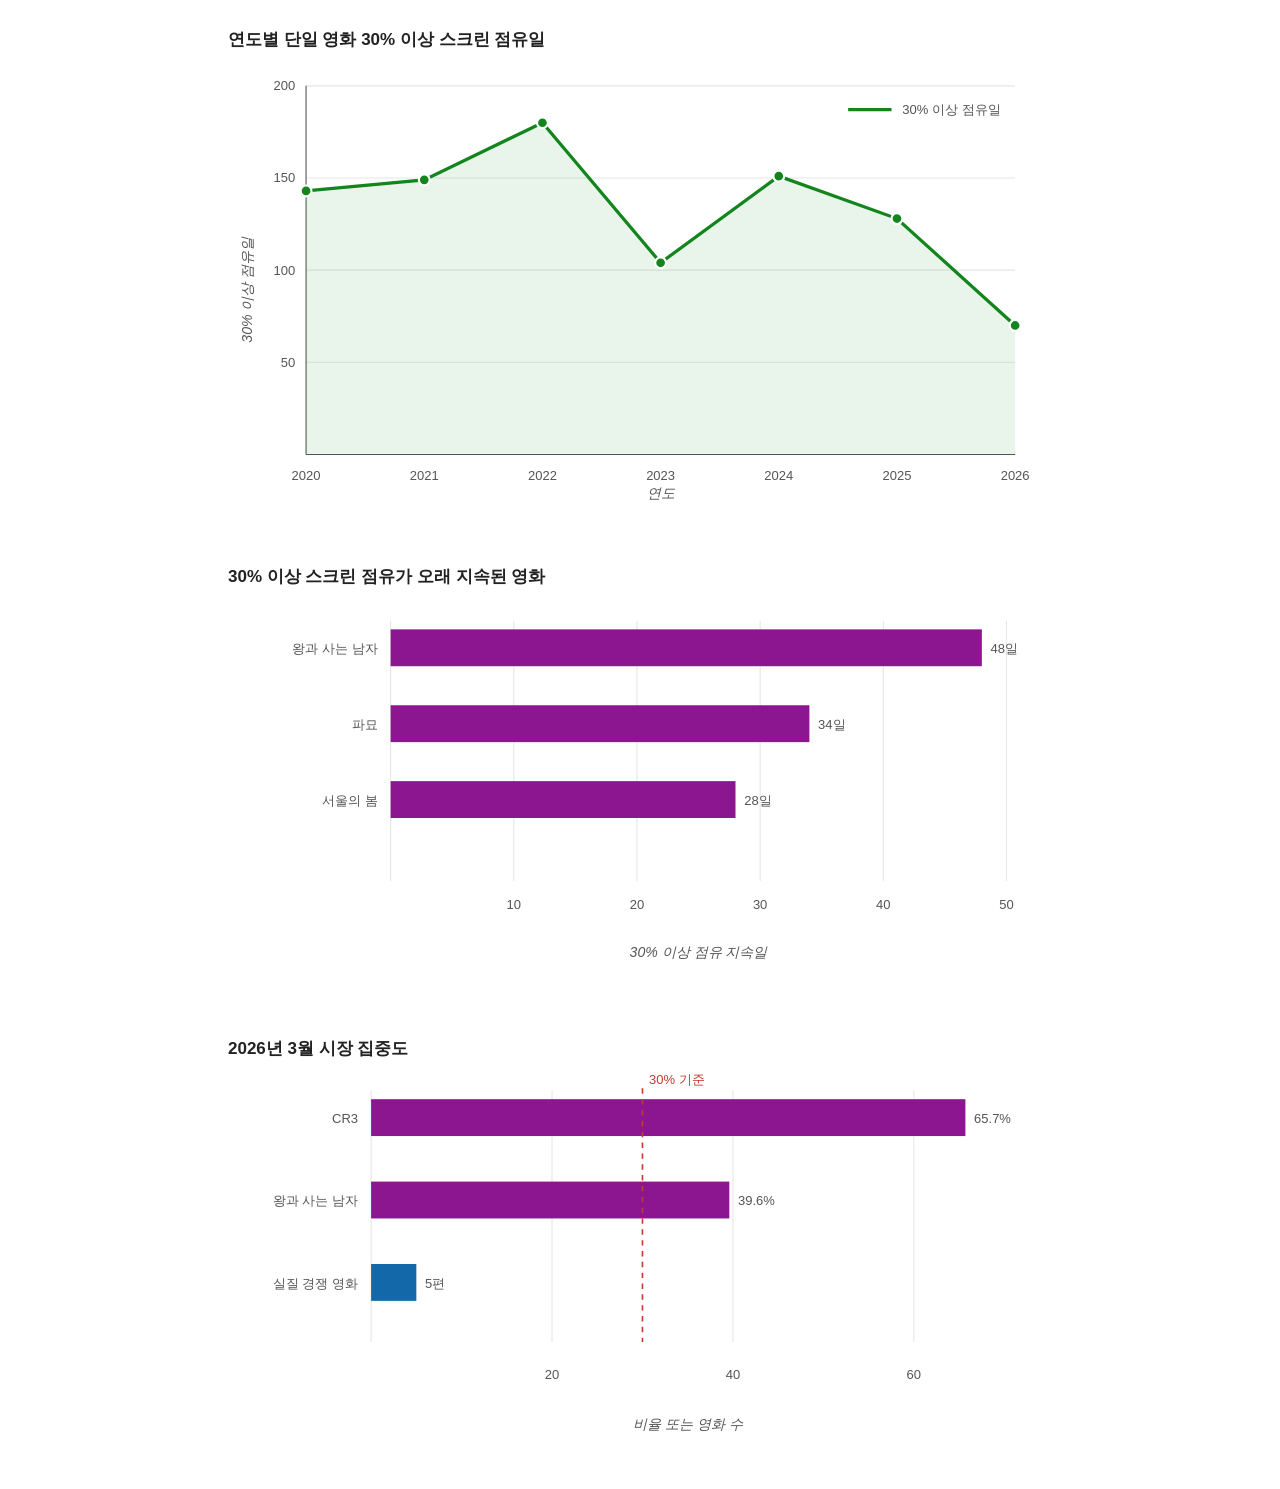
==== screen-concentration-article.html @ 5990d656 "Add files via upload" ====
<!doctype html>
<html lang="ko">
<head>
  <meta charset="utf-8">
  <meta name="viewport" content="width=device-width, initial-scale=1">
  <title>스크린 독과점 시각화</title>
  <link rel="stylesheet" href="./screen-concentration-article.css">
</head>
<body>
  <main class="chart-page">
    <section class="chart-block">
      <h2>연도별 단일 영화 30% 이상 스크린 점유일</h2>
      <svg id="year-chart" class="chart" viewBox="0 0 760 420" role="img" aria-label="연도별 단일 영화 30% 이상 스크린 점유일"></svg>
    </section>

    <section class="chart-block">
      <h2>30% 이상 스크린 점유가 오래 지속된 영화</h2>
      <svg id="movie-chart" class="chart" viewBox="0 0 760 360" role="img" aria-label="30% 이상 스크린 점유 지속일 상위 영화"></svg>
    </section>

    <section class="chart-block">
      <h2>2026년 3월 시장 집중도</h2>
      <svg id="march-chart" class="chart" viewBox="0 0 760 360" role="img" aria-label="2026년 3월 시장 집중도"></svg>
    </section>
  </main>

  <div id="tooltip" class="tooltip" role="status" aria-hidden="true"></div>
  <script src="./screen-concentration-article.js"></script>
</body>
</html>
---- screen-concentration-article.css ----
* {
  box-sizing: border-box;
}

body {
  margin: 0;
  background: #fff;
  color: #222;
  font-family: "Noto Sans KR", "Apple SD Gothic Neo", Arial, sans-serif;
}

.chart-page {
  width: min(860px, 100%);
  margin: 0 auto;
  padding: 28px 18px;
}

.chart-block {
  margin: 0 0 48px;
}

.chart-block:last-child {
  margin-bottom: 0;
}

h2 {
  margin: 0 0 10px;
  font-size: 17px;
  font-weight: 700;
  line-height: 1.4;
  letter-spacing: 0;
}

.chart {
  display: block;
  width: 100%;
  height: auto;
  overflow: visible;
}

.axis {
  stroke: #555;
  stroke-width: 1;
}

.grid {
  stroke: #e6e6e6;
  stroke-width: 1;
}

.tick,
.axis-label,
.legend,
.value-label {
  fill: #555;
  font-size: 12px;
}

.axis-label {
  font-size: 13px;
  font-style: italic;
}

.line {
  fill: none;
  stroke: #12851d;
  stroke-width: 3;
}

.area {
  fill: rgba(18, 133, 29, 0.09);
}

.point {
  fill: #12851d;
  stroke: #fff;
  stroke-width: 2;
  cursor: pointer;
}

.bar {
  fill: #8b168f;
  cursor: pointer;
}

.bar.alt {
  fill: #1268a8;
}

.bar:hover,
.point:hover {
  opacity: 0.78;
}

.threshold {
  stroke: #c43b2f;
  stroke-width: 1.5;
  stroke-dasharray: 5 5;
}

.threshold-label {
  fill: #c43b2f;
  font-size: 12px;
}

.tooltip {
  position: fixed;
  z-index: 10;
  max-width: 240px;
  padding: 8px 10px;
  border: 1px solid #cfcfcf;
  background: #fff;
  box-shadow: 0 6px 18px rgba(0, 0, 0, 0.12);
  color: #222;
  font-size: 13px;
  line-height: 1.45;
  pointer-events: none;
  opacity: 0;
}

.tooltip.visible {
  opacity: 1;
}

@media (max-width: 640px) {
  .chart-page {
    padding: 22px 12px;
  }

  .chart-block {
    margin-bottom: 36px;
  }

  h2 {
    font-size: 15px;
  }
}
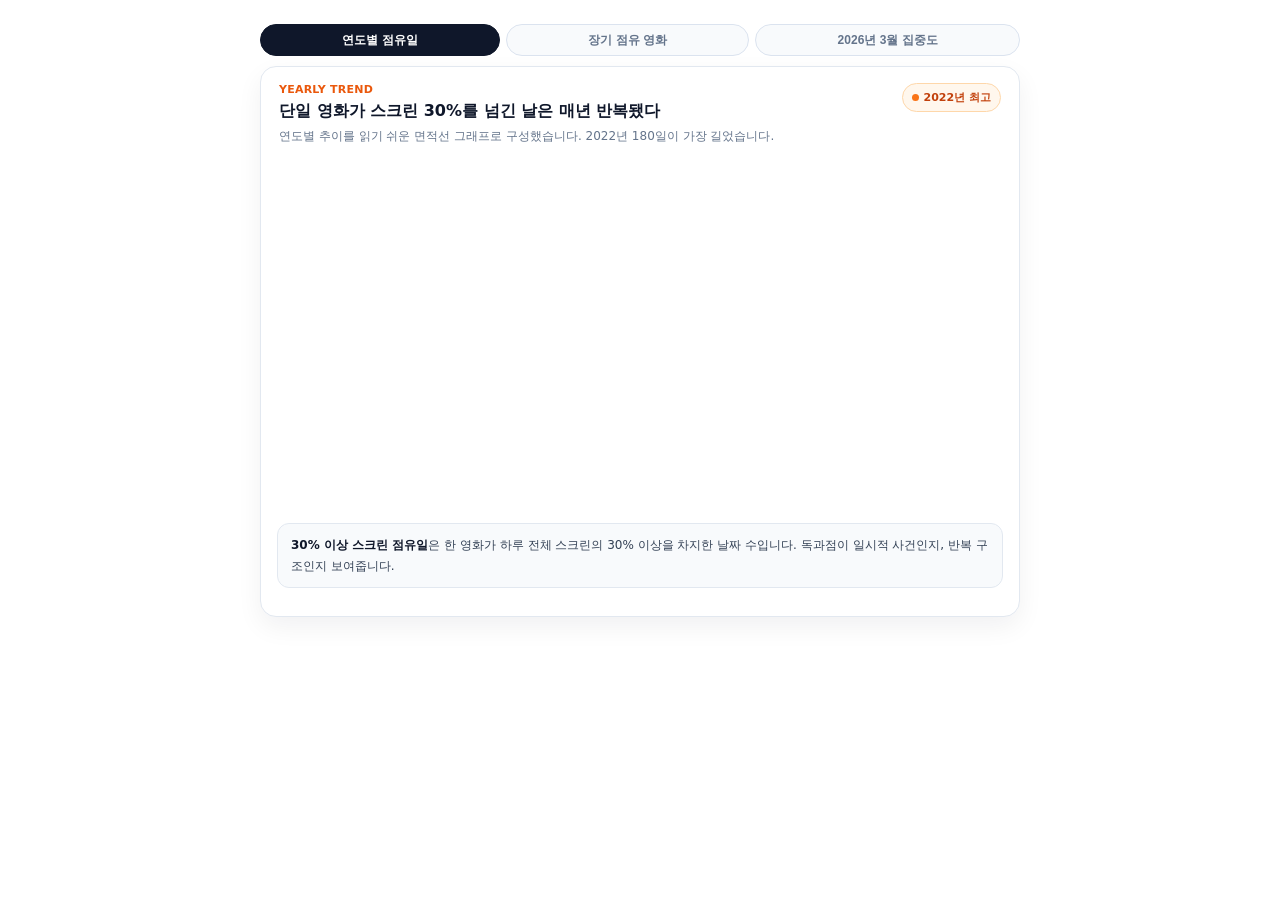
==== commit fba401da: "Add files via upload" ====
--- a/screen-concentration-article.html
+++ b/screen-concentration-article.html
@@ -1,31 +1,510 @@
-<!doctype html>
-<html lang="ko">
-<head>
-  <meta charset="utf-8">
-  <meta name="viewport" content="width=device-width, initial-scale=1">
-  <title>스크린 독과점 시각화</title>
-  <link rel="stylesheet" href="./screen-concentration-article.css">
+<!DOCTYPE html>
+<!-- saved from url=(0183)file:///C:/Users/%EB%85%B8%EB%AC%B4%EB%9D%BC%20%EB%82%98%EB%82%98%EB%AF%B8/Documents/%EC%B9%B4%EC%B9%B4%EC%98%A4%ED%86%A1%20%EB%B0%9B%EC%9D%80%20%ED%8C%8C%EC%9D%BC/2020_2026_html.html -->
+<html lang="ko"><head><meta http-equiv="Content-Type" content="text/html; charset=UTF-8">
+
+<meta name="viewport" content="width=device-width, initial-scale=1.0">
+<title>2020-2026 스크린 독과점 시각화</title>
+<script src="./2020-2026 스크린 독과점 시각화_files/chart.umd.min.js.다운로드"></script>
+<style>
+  * { box-sizing: border-box; }
+  body {
+    margin: 0;
+    background: transparent;
+    color: #1e293b;
+    font-family: "Inter", "Segoe UI", "Malgun Gothic", system-ui, sans-serif;
+  }
+  .screen-viz {
+    width: 100%;
+    max-width: 760px;
+    margin: 24px auto;
+    color: #1e293b;
+  }
+  .viz-tabs {
+    display: flex;
+    gap: 6px;
+    overflow-x: auto;
+    padding: 0 0 10px;
+  }
+  .viz-tab {
+    flex: 1 0 auto;
+    border: 1px solid #dbe3ef;
+    border-radius: 999px;
+    background: #f8fafc;
+    color: #64748b;
+    cursor: pointer;
+    font-size: 12px;
+    font-weight: 750;
+    line-height: 1;
+    padding: 9px 12px;
+    transition: background .16s ease, border-color .16s ease, color .16s ease;
+    white-space: nowrap;
+  }
+  .viz-tab:hover { background: #f1f5f9; }
+  .viz-tab.active {
+    background: #0f172a;
+    border-color: #0f172a;
+    color: #fff;
+  }
+  .viz-card {
+    background: #ffffff;
+    border: 1px solid #e2e8f0;
+    border-radius: 16px;
+    box-shadow: 0 10px 26px rgba(15, 23, 42, .06);
+    overflow: hidden;
+  }
+  .viz-head {
+    display: flex;
+    align-items: flex-start;
+    justify-content: space-between;
+    gap: 12px;
+    padding: 16px 18px 10px;
+  }
+  .viz-kicker {
+    color: #ea580c;
+    font-size: 11px;
+    font-weight: 850;
+    letter-spacing: .02em;
+    margin-bottom: 4px;
+  }
+  .viz-title {
+    color: #0f172a;
+    font-size: 16px;
+    font-weight: 850;
+    line-height: 1.35;
+    margin: 0;
+  }
+  .viz-sub {
+    color: #64748b;
+    font-size: 12px;
+    line-height: 1.55;
+    margin-top: 5px;
+  }
+  .viz-pill {
+    align-items: center;
+    background: #fff7ed;
+    border: 1px solid #fed7aa;
+    border-radius: 999px;
+    color: #c2410c;
+    display: inline-flex;
+    flex: 0 0 auto;
+    font-size: 11px;
+    font-weight: 850;
+    gap: 5px;
+    padding: 6px 9px;
+  }
+  .viz-pill::before {
+    background: #f97316;
+    border-radius: 50%;
+    content: "";
+    display: inline-block;
+    height: 7px;
+    width: 7px;
+  }
+  .viz-body { padding: 4px 16px 16px; }
+  .chart-box {
+    position: relative;
+    height: 340px;
+    width: 100%;
+  }
+  .chart-box.short { height: 320px; }
+  .caption {
+    background: #f8fafc;
+    border: 1px solid #e2e8f0;
+    border-radius: 12px;
+    color: #334155;
+    font-size: 12px;
+    line-height: 1.7;
+    margin-top: 12px;
+    padding: 11px 13px;
+  }
+  .caption b { color: #0f172a; }
+  .panel { display: none; }
+  .panel.active { display: block; animation: fadeIn .18s ease-out; }
+  .mini-table {
+    border-collapse: collapse;
+    font-size: 11px;
+    margin-top: 12px;
+    width: 100%;
+  }
+  .mini-table th,
+  .mini-table td {
+    border-bottom: 1px solid #e2e8f0;
+    padding: 7px 6px;
+    text-align: right;
+    white-space: nowrap;
+  }
+  .mini-table th {
+    color: #64748b;
+    font-weight: 800;
+  }
+  .mini-table th:first-child,
+  .mini-table td:first-child {
+    text-align: left;
+  }
+  @keyframes fadeIn {
+    from { opacity: 0; transform: translateY(4px); }
+    to { opacity: 1; transform: translateY(0); }
+  }
+  @media (max-width: 560px) {
+    .screen-viz { margin: 18px auto; }
+    .viz-tabs { padding-left: 2px; padding-right: 2px; }
+    .viz-tab { flex: 0 0 auto; }
+    .viz-head { display: block; padding: 15px 14px 8px; }
+    .viz-pill { margin-top: 9px; }
+    .viz-body { padding: 4px 12px 14px; }
+    .chart-box, .chart-box.short { height: 330px; }
+  }
+</style>
 </head>
 <body>
-  <main class="chart-page">
-    <section class="chart-block">
-      <h2>연도별 단일 영화 30% 이상 스크린 점유일</h2>
-      <svg id="year-chart" class="chart" viewBox="0 0 760 420" role="img" aria-label="연도별 단일 영화 30% 이상 스크린 점유일"></svg>
-    </section>
-
-    <section class="chart-block">
-      <h2>30% 이상 스크린 점유가 오래 지속된 영화</h2>
-      <svg id="movie-chart" class="chart" viewBox="0 0 760 360" role="img" aria-label="30% 이상 스크린 점유 지속일 상위 영화"></svg>
-    </section>
-
-    <section class="chart-block">
-      <h2>2026년 3월 시장 집중도</h2>
-      <svg id="march-chart" class="chart" viewBox="0 0 760 360" role="img" aria-label="2026년 3월 시장 집중도"></svg>
-    </section>
-  </main>
-
-  <div id="tooltip" class="tooltip" role="status" aria-hidden="true"></div>
-  <script src="./screen-concentration-article.js"></script>
-</body>
-</html>
-
+<div class="screen-viz" id="screenViz2020">
+  <div class="viz-tabs" aria-label="시각화 선택">
+    <button class="viz-tab active" type="button" data-panel="year">연도별 점유일</button>
+    <button class="viz-tab" type="button" data-panel="movie">장기 점유 영화</button>
+    <button class="viz-tab" type="button" data-panel="march">2026년 3월 집중도</button>
+  </div>
+
+  <section class="panel active" id="year">
+    <article class="viz-card">
+      <div class="viz-head">
+        <div>
+          <div class="viz-kicker">YEARLY TREND</div>
+          <h2 class="viz-title">단일 영화가 스크린 30%를 넘긴 날은 매년 반복됐다</h2>
+          <p class="viz-sub">연도별 추이를 읽기 쉬운 면적선 그래프로 구성했습니다. 2022년 180일이 가장 길었습니다.</p>
+        </div>
+        <span class="viz-pill">2022년 최고</span>
+      </div>
+      <div class="viz-body">
+        <div class="chart-box"><canvas id="yearChart" width="1090" height="510" style="display: block; box-sizing: border-box; height: 340px; width: 726px;"></canvas></div>
+        <p class="caption"><b>30% 이상 스크린 점유일</b>은 한 영화가 하루 전체 스크린의 30% 이상을 차지한 날짜 수입니다. 독과점이 일시적 사건인지, 반복 구조인지 보여줍니다.</p>
+      </div>
+    </article>
+  </section>
+
+  <section class="panel" id="movie">
+    <article class="viz-card">
+      <div class="viz-head">
+        <div>
+          <div class="viz-kicker">LONG RUN CASES</div>
+          <h2 class="viz-title">30% 이상 점유가 오래 지속된 대표 영화들</h2>
+          <p class="viz-sub">영화명과 지속일을 동시에 읽기 좋도록 가로 막대 그래프로 정리했습니다.</p>
+        </div>
+        <span class="viz-pill">왕과 사는 남자</span>
+      </div>
+      <div class="viz-body">
+        <div class="chart-box short"><canvas id="movieChart" height="480" style="display: block; box-sizing: border-box; height: 320px; width: 726px;" width="1090"></canvas></div>
+        <table class="mini-table">
+          <thead>
+            <tr>
+              <th>영화</th>
+              <th>지속일</th>
+              <th>최고 점유율</th>
+              <th>기간</th>
+            </tr>
+          </thead>
+          <tbody id="movieTable">
+    <tr>
+      <td>왕과 사는 남자</td>
+      <td>48일</td>
+      <td>51.8%</td>
+      <td>2026년 2~4월</td>
+    </tr>
+  
+    <tr>
+      <td>파묘</td>
+      <td>34일</td>
+      <td>43.6%</td>
+      <td>2024년 2~3월</td>
+    </tr>
+  
+    <tr>
+      <td>서울의 봄</td>
+      <td>28일</td>
+      <td>48.9%</td>
+      <td>2023년 11~12월</td>
+    </tr>
+  </tbody>
+        </table>
+        <p class="caption"><b>장기 점유 영화</b>는 특정 영화의 스크린 집중이 며칠 동안 이어졌는지 보여줍니다. 지속일이 길수록 관객 선택권 압박이 장기화됩니다.</p>
+      </div>
+    </article>
+  </section>
+
+  <section class="panel" id="march">
+    <article class="viz-card">
+      <div class="viz-head">
+        <div>
+          <div class="viz-kicker">MARCH 2026</div>
+          <h2 class="viz-title">2026년 3월, 상위 3편이 스크린의 65.7%를 차지했다</h2>
+          <p class="viz-sub">비율 지표와 실질 경쟁 영화 수를 함께 보여주기 위해 단순 비교형 막대로 구성했습니다.</p>
+        </div>
+        <span class="viz-pill">집중도 사례</span>
+      </div>
+      <div class="viz-body">
+        <div class="chart-box short"><canvas id="marchChart" height="480" style="display: block; box-sizing: border-box; height: 320px; width: 726px;" width="1090"></canvas></div>
+        <p class="caption"><b>2026년 3월 집중도</b>는 CR3, 단일 영화 점유율, 실질 경쟁 영화 수를 함께 보여줍니다. 상영작은 41편이었지만 실질 경쟁 영화는 5편으로 환산됐습니다.</p>
+      </div>
+    </article>
+  </section>
+</div>
+
+<script>
+const yearlyData = [
+  { year: 2020, days: 143 },
+  { year: 2021, days: 149 },
+  { year: 2022, days: 180 },
+  { year: 2023, days: 104 },
+  { year: 2024, days: 151 },
+  { year: 2025, days: 128 },
+  { year: 2026, days: 70 }
+];
+
+const movieData = [
+  { movie: "왕과 사는 남자", days: 48, peak: "51.8%", period: "2026년 2~4월" },
+  { movie: "파묘", days: 34, peak: "43.6%", period: "2024년 2~3월" },
+  { movie: "서울의 봄", days: 28, peak: "48.9%", period: "2023년 11~12월" }
+];
+
+const marchData = [
+  { label: "CR3", value: 65.7, unit: "%", note: "상위 3개 영화 점유율 합계" },
+  { label: "왕과 사는 남자", value: 39.6, unit: "%", note: "단일 영화 스크린 점유율" },
+  { label: "실질 경쟁 영화", value: 5, unit: "편", note: "상영작 41편 중" }
+];
+
+const charts = {};
+const palette = {
+  slate900: "#0f172a",
+  slate700: "#334155",
+  slate500: "#64748b",
+  slate300: "#cbd5e1",
+  slate200: "#e2e8f0",
+  orange: "#ea580c",
+  orangeSoft: "rgba(234, 88, 12, .16)",
+  blue: "#2563eb",
+  blueSoft: "rgba(37, 99, 235, .13)",
+  rose: "#e11d48",
+  emerald: "#10b981"
+};
+
+Chart.defaults.font.family = '"Inter", "Segoe UI", "Malgun Gothic", system-ui, sans-serif';
+Chart.defaults.color = palette.slate500;
+
+function fmt(n, digits = 0) {
+  return Number(n || 0).toLocaleString("ko-KR", { maximumFractionDigits: digits });
+}
+
+function destroyChart(id) {
+  if (charts[id]) {
+    charts[id].destroy();
+    delete charts[id];
+  }
+}
+
+function makeChart(id, config) {
+  destroyChart(id);
+  charts[id] = new Chart(document.getElementById(id), config);
+}
+
+function commonGrid() {
+  return {
+    color: palette.slate200,
+    borderDash: [3, 3],
+    drawBorder: false
+  };
+}
+
+function renderYearChart() {
+  const maxIdx = yearlyData.reduce((best, row, idx) => row.days > yearlyData[best].days ? idx : best, 0);
+  makeChart("yearChart", {
+    type: "line",
+    data: {
+      labels: yearlyData.map(d => `${d.year}년`),
+      datasets: [
+        {
+          label: "30% 이상 점유일",
+          data: yearlyData.map(d => d.days),
+          borderColor: palette.blue,
+          backgroundColor: palette.blueSoft,
+          borderWidth: 3,
+          fill: true,
+          tension: .34,
+          pointRadius: yearlyData.map((d, i) => i === maxIdx ? 7 : 4),
+          pointHoverRadius: 8,
+          pointBackgroundColor: yearlyData.map((d, i) => i === maxIdx ? palette.orange : "white"),
+          pointBorderColor: yearlyData.map((d, i) => i === maxIdx ? palette.orange : palette.blue),
+          pointBorderWidth: 2.5
+        }
+      ]
+    },
+    options: {
+      responsive: true,
+      maintainAspectRatio: false,
+      plugins: {
+        legend: { display: false },
+        tooltip: {
+          backgroundColor: "rgba(15, 23, 42, .92)",
+          padding: 10,
+          callbacks: {
+            afterTitle: items => yearlyData[items[0].dataIndex].year === 2022 ? "최고치" : "",
+            label: ctx => `${fmt(ctx.raw)}일`
+          }
+        }
+      },
+      scales: {
+        x: { grid: { display: false }, ticks: { font: { size: 11, weight: "700" } } },
+        y: {
+          beginAtZero: true,
+          suggestedMax: 200,
+          grid: commonGrid(),
+          ticks: { callback: v => `${v}일`, font: { size: 10 } },
+          title: { display: true, text: "30% 이상 점유일", color: palette.slate500, font: { size: 11, weight: "800" } }
+        }
+      }
+    }
+  });
+}
+
+function renderMovieChart() {
+  makeChart("movieChart", {
+    type: "bar",
+    data: {
+      labels: movieData.map(d => d.movie),
+      datasets: [
+        {
+          label: "지속일",
+          data: movieData.map(d => d.days),
+          backgroundColor: movieData.map((d, i) => i === 0 ? palette.rose : palette.slate300),
+          borderRadius: 7,
+          borderSkipped: false
+        }
+      ]
+    },
+    options: {
+      indexAxis: "y",
+      responsive: true,
+      maintainAspectRatio: false,
+      plugins: {
+        legend: { display: false },
+        tooltip: {
+          backgroundColor: "rgba(15, 23, 42, .92)",
+          padding: 10,
+          callbacks: {
+            label: ctx => `${movieData[ctx.dataIndex].days}일`,
+            afterLabel: ctx => `최고 ${movieData[ctx.dataIndex].peak} · ${movieData[ctx.dataIndex].period}`
+          }
+        }
+      },
+      scales: {
+        x: {
+          beginAtZero: true,
+          suggestedMax: 55,
+          grid: commonGrid(),
+          ticks: { callback: v => `${v}일`, font: { size: 10 } }
+        },
+        y: {
+          grid: { display: false },
+          ticks: { color: palette.slate700, font: { size: 11, weight: "750" } }
+        }
+      }
+    }
+  });
+
+  document.getElementById("movieTable").innerHTML = movieData.map(d => `
+    <tr>
+      <td>${d.movie}</td>
+      <td>${d.days}일</td>
+      <td>${d.peak}</td>
+      <td>${d.period}</td>
+    </tr>
+  `).join("");
+}
+
+function renderMarchChart() {
+  makeChart("marchChart", {
+    type: "bar",
+    data: {
+      labels: marchData.map(d => d.label),
+      datasets: [
+        {
+          label: "집중도",
+          data: marchData.map(d => d.value),
+          backgroundColor: [palette.orange, palette.rose, palette.emerald],
+          borderRadius: 7,
+          borderSkipped: false
+        }
+      ]
+    },
+    options: {
+      indexAxis: "y",
+      responsive: true,
+      maintainAspectRatio: false,
+      plugins: {
+        legend: { display: false },
+        tooltip: {
+          backgroundColor: "rgba(15, 23, 42, .92)",
+          padding: 10,
+          callbacks: {
+            label: ctx => `${marchData[ctx.dataIndex].value}${marchData[ctx.dataIndex].unit}`,
+            afterLabel: ctx => marchData[ctx.dataIndex].note
+          }
+        }
+      },
+      scales: {
+        x: {
+          beginAtZero: true,
+          suggestedMax: 70,
+          grid: commonGrid(),
+          ticks: { callback: v => `${v}`, font: { size: 10 } }
+        },
+        y: {
+          grid: { display: false },
+          ticks: { color: palette.slate700, font: { size: 11, weight: "750" } }
+        }
+      }
+    },
+    plugins: [{
+      id: "thresholdLine",
+      afterDraw(chart) {
+        const xScale = chart.scales.x;
+        const yScale = chart.scales.y;
+        const ctx = chart.ctx;
+        const x = xScale.getPixelForValue(30);
+        ctx.save();
+        ctx.strokeStyle = palette.rose;
+        ctx.lineWidth = 1.4;
+        ctx.setLineDash([5, 5]);
+        ctx.beginPath();
+        ctx.moveTo(x, yScale.top - 4);
+        ctx.lineTo(x, yScale.bottom + 2);
+        ctx.stroke();
+        ctx.setLineDash([]);
+        ctx.fillStyle = palette.rose;
+        ctx.font = "700 11px Inter, Malgun Gothic, sans-serif";
+        ctx.fillText("30% 기준", x + 6, yScale.top + 9);
+        ctx.restore();
+      }
+    }]
+  });
+}
+
+function bindTabs() {
+  document.querySelectorAll(".viz-tab").forEach(tab => {
+    tab.addEventListener("click", () => {
+      const panelId = tab.dataset.panel;
+      document.querySelectorAll(".viz-tab").forEach(item => item.classList.toggle("active", item === tab));
+      document.querySelectorAll(".panel").forEach(panel => panel.classList.toggle("active", panel.id === panelId));
+      if (panelId === "year" && charts.yearChart) charts.yearChart.resize();
+      if (panelId === "movie" && charts.movieChart) charts.movieChart.resize();
+      if (panelId === "march" && charts.marchChart) charts.marchChart.resize();
+    });
+  });
+}
+
+bindTabs();
+renderYearChart();
+renderMovieChart();
+renderMarchChart();
+</script>
+
+
+</body></html>
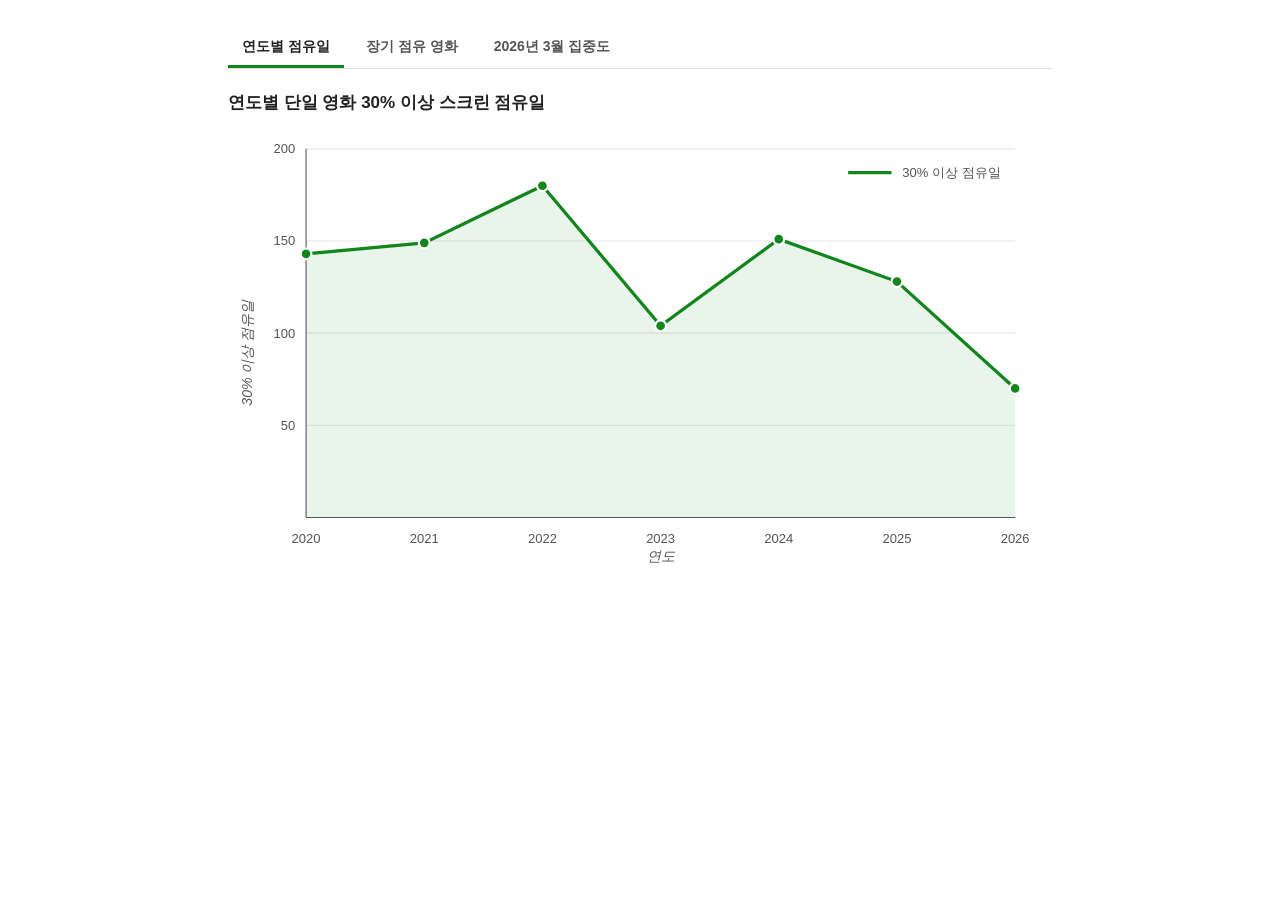
==== commit c86495c9: "Add files via upload" ====
--- a/screen-concentration-article.html
+++ b/screen-concentration-article.html
@@ -1,510 +1,36 @@
-<!DOCTYPE html>
-<!-- saved from url=(0183)file:///C:/Users/%EB%85%B8%EB%AC%B4%EB%9D%BC%20%EB%82%98%EB%82%98%EB%AF%B8/Documents/%EC%B9%B4%EC%B9%B4%EC%98%A4%ED%86%A1%20%EB%B0%9B%EC%9D%80%20%ED%8C%8C%EC%9D%BC/2020_2026_html.html -->
-<html lang="ko"><head><meta http-equiv="Content-Type" content="text/html; charset=UTF-8">
-
-<meta name="viewport" content="width=device-width, initial-scale=1.0">
-<title>2020-2026 스크린 독과점 시각화</title>
-<script src="./2020-2026 스크린 독과점 시각화_files/chart.umd.min.js.다운로드"></script>
-<style>
-  * { box-sizing: border-box; }
-  body {
-    margin: 0;
-    background: transparent;
-    color: #1e293b;
-    font-family: "Inter", "Segoe UI", "Malgun Gothic", system-ui, sans-serif;
-  }
-  .screen-viz {
-    width: 100%;
-    max-width: 760px;
-    margin: 24px auto;
-    color: #1e293b;
-  }
-  .viz-tabs {
-    display: flex;
-    gap: 6px;
-    overflow-x: auto;
-    padding: 0 0 10px;
-  }
-  .viz-tab {
-    flex: 1 0 auto;
-    border: 1px solid #dbe3ef;
-    border-radius: 999px;
-    background: #f8fafc;
-    color: #64748b;
-    cursor: pointer;
-    font-size: 12px;
-    font-weight: 750;
-    line-height: 1;
-    padding: 9px 12px;
-    transition: background .16s ease, border-color .16s ease, color .16s ease;
-    white-space: nowrap;
-  }
-  .viz-tab:hover { background: #f1f5f9; }
-  .viz-tab.active {
-    background: #0f172a;
-    border-color: #0f172a;
-    color: #fff;
-  }
-  .viz-card {
-    background: #ffffff;
-    border: 1px solid #e2e8f0;
-    border-radius: 16px;
-    box-shadow: 0 10px 26px rgba(15, 23, 42, .06);
-    overflow: hidden;
-  }
-  .viz-head {
-    display: flex;
-    align-items: flex-start;
-    justify-content: space-between;
-    gap: 12px;
-    padding: 16px 18px 10px;
-  }
-  .viz-kicker {
-    color: #ea580c;
-    font-size: 11px;
-    font-weight: 850;
-    letter-spacing: .02em;
-    margin-bottom: 4px;
-  }
-  .viz-title {
-    color: #0f172a;
-    font-size: 16px;
-    font-weight: 850;
-    line-height: 1.35;
-    margin: 0;
-  }
-  .viz-sub {
-    color: #64748b;
-    font-size: 12px;
-    line-height: 1.55;
-    margin-top: 5px;
-  }
-  .viz-pill {
-    align-items: center;
-    background: #fff7ed;
-    border: 1px solid #fed7aa;
-    border-radius: 999px;
-    color: #c2410c;
-    display: inline-flex;
-    flex: 0 0 auto;
-    font-size: 11px;
-    font-weight: 850;
-    gap: 5px;
-    padding: 6px 9px;
-  }
-  .viz-pill::before {
-    background: #f97316;
-    border-radius: 50%;
-    content: "";
-    display: inline-block;
-    height: 7px;
-    width: 7px;
-  }
-  .viz-body { padding: 4px 16px 16px; }
-  .chart-box {
-    position: relative;
-    height: 340px;
-    width: 100%;
-  }
-  .chart-box.short { height: 320px; }
-  .caption {
-    background: #f8fafc;
-    border: 1px solid #e2e8f0;
-    border-radius: 12px;
-    color: #334155;
-    font-size: 12px;
-    line-height: 1.7;
-    margin-top: 12px;
-    padding: 11px 13px;
-  }
-  .caption b { color: #0f172a; }
-  .panel { display: none; }
-  .panel.active { display: block; animation: fadeIn .18s ease-out; }
-  .mini-table {
-    border-collapse: collapse;
-    font-size: 11px;
-    margin-top: 12px;
-    width: 100%;
-  }
-  .mini-table th,
-  .mini-table td {
-    border-bottom: 1px solid #e2e8f0;
-    padding: 7px 6px;
-    text-align: right;
-    white-space: nowrap;
-  }
-  .mini-table th {
-    color: #64748b;
-    font-weight: 800;
-  }
-  .mini-table th:first-child,
-  .mini-table td:first-child {
-    text-align: left;
-  }
-  @keyframes fadeIn {
-    from { opacity: 0; transform: translateY(4px); }
-    to { opacity: 1; transform: translateY(0); }
-  }
-  @media (max-width: 560px) {
-    .screen-viz { margin: 18px auto; }
-    .viz-tabs { padding-left: 2px; padding-right: 2px; }
-    .viz-tab { flex: 0 0 auto; }
-    .viz-head { display: block; padding: 15px 14px 8px; }
-    .viz-pill { margin-top: 9px; }
-    .viz-body { padding: 4px 12px 14px; }
-    .chart-box, .chart-box.short { height: 330px; }
-  }
-</style>
+<!doctype html>
+<html lang="ko">
+<head>
+  <meta charset="utf-8">
+  <meta name="viewport" content="width=device-width, initial-scale=1">
+  <title>스크린 독과점 시각화</title>
+  <link rel="stylesheet" href="./screen-concentration-article.css">
 </head>
 <body>
-<div class="screen-viz" id="screenViz2020">
-  <div class="viz-tabs" aria-label="시각화 선택">
-    <button class="viz-tab active" type="button" data-panel="year">연도별 점유일</button>
-    <button class="viz-tab" type="button" data-panel="movie">장기 점유 영화</button>
-    <button class="viz-tab" type="button" data-panel="march">2026년 3월 집중도</button>
-  </div>
+  <main class="chart-page">
+    <nav class="chart-tabs" aria-label="시각화 목차">
+      <button class="chart-tab active" type="button" data-target="year-panel" aria-controls="year-panel" aria-selected="true">연도별 점유일</button>
+      <button class="chart-tab" type="button" data-target="movie-panel" aria-controls="movie-panel" aria-selected="false">장기 점유 영화</button>
+      <button class="chart-tab" type="button" data-target="march-panel" aria-controls="march-panel" aria-selected="false">2026년 3월 집중도</button>
+    </nav>
 
-  <section class="panel active" id="year">
-    <article class="viz-card">
-      <div class="viz-head">
-        <div>
-          <div class="viz-kicker">YEARLY TREND</div>
-          <h2 class="viz-title">단일 영화가 스크린 30%를 넘긴 날은 매년 반복됐다</h2>
-          <p class="viz-sub">연도별 추이를 읽기 쉬운 면적선 그래프로 구성했습니다. 2022년 180일이 가장 길었습니다.</p>
-        </div>
-        <span class="viz-pill">2022년 최고</span>
-      </div>
-      <div class="viz-body">
-        <div class="chart-box"><canvas id="yearChart" width="1090" height="510" style="display: block; box-sizing: border-box; height: 340px; width: 726px;"></canvas></div>
-        <p class="caption"><b>30% 이상 스크린 점유일</b>은 한 영화가 하루 전체 스크린의 30% 이상을 차지한 날짜 수입니다. 독과점이 일시적 사건인지, 반복 구조인지 보여줍니다.</p>
-      </div>
-    </article>
-  </section>
+    <section id="year-panel" class="chart-block active" data-panel="chart">
+      <h2>연도별 단일 영화 30% 이상 스크린 점유일</h2>
+      <svg id="year-chart" class="chart" viewBox="0 0 760 420" role="img" aria-label="연도별 단일 영화 30% 이상 스크린 점유일"></svg>
+    </section>
 
-  <section class="panel" id="movie">
-    <article class="viz-card">
-      <div class="viz-head">
-        <div>
-          <div class="viz-kicker">LONG RUN CASES</div>
-          <h2 class="viz-title">30% 이상 점유가 오래 지속된 대표 영화들</h2>
-          <p class="viz-sub">영화명과 지속일을 동시에 읽기 좋도록 가로 막대 그래프로 정리했습니다.</p>
-        </div>
-        <span class="viz-pill">왕과 사는 남자</span>
-      </div>
-      <div class="viz-body">
-        <div class="chart-box short"><canvas id="movieChart" height="480" style="display: block; box-sizing: border-box; height: 320px; width: 726px;" width="1090"></canvas></div>
-        <table class="mini-table">
-          <thead>
-            <tr>
-              <th>영화</th>
-              <th>지속일</th>
-              <th>최고 점유율</th>
-              <th>기간</th>
-            </tr>
-          </thead>
-          <tbody id="movieTable">
-    <tr>
-      <td>왕과 사는 남자</td>
-      <td>48일</td>
-      <td>51.8%</td>
-      <td>2026년 2~4월</td>
-    </tr>
-  
-    <tr>
-      <td>파묘</td>
-      <td>34일</td>
-      <td>43.6%</td>
-      <td>2024년 2~3월</td>
-    </tr>
-  
-    <tr>
-      <td>서울의 봄</td>
-      <td>28일</td>
-      <td>48.9%</td>
-      <td>2023년 11~12월</td>
-    </tr>
-  </tbody>
-        </table>
-        <p class="caption"><b>장기 점유 영화</b>는 특정 영화의 스크린 집중이 며칠 동안 이어졌는지 보여줍니다. 지속일이 길수록 관객 선택권 압박이 장기화됩니다.</p>
-      </div>
-    </article>
-  </section>
+    <section id="movie-panel" class="chart-block" data-panel="chart" hidden>
+      <h2>30% 이상 스크린 점유가 오래 지속된 영화</h2>
+      <svg id="movie-chart" class="chart" viewBox="0 0 760 360" role="img" aria-label="30% 이상 스크린 점유 지속일 상위 영화"></svg>
+    </section>
 
-  <section class="panel" id="march">
-    <article class="viz-card">
-      <div class="viz-head">
-        <div>
-          <div class="viz-kicker">MARCH 2026</div>
-          <h2 class="viz-title">2026년 3월, 상위 3편이 스크린의 65.7%를 차지했다</h2>
-          <p class="viz-sub">비율 지표와 실질 경쟁 영화 수를 함께 보여주기 위해 단순 비교형 막대로 구성했습니다.</p>
-        </div>
-        <span class="viz-pill">집중도 사례</span>
-      </div>
-      <div class="viz-body">
-        <div class="chart-box short"><canvas id="marchChart" height="480" style="display: block; box-sizing: border-box; height: 320px; width: 726px;" width="1090"></canvas></div>
-        <p class="caption"><b>2026년 3월 집중도</b>는 CR3, 단일 영화 점유율, 실질 경쟁 영화 수를 함께 보여줍니다. 상영작은 41편이었지만 실질 경쟁 영화는 5편으로 환산됐습니다.</p>
-      </div>
-    </article>
-  </section>
-</div>
+    <section id="march-panel" class="chart-block" data-panel="chart" hidden>
+      <h2>2026년 3월 시장 집중도</h2>
+      <svg id="march-chart" class="chart" viewBox="0 0 760 360" role="img" aria-label="2026년 3월 시장 집중도"></svg>
+    </section>
+  </main>
 
-<script>
-const yearlyData = [
-  { year: 2020, days: 143 },
-  { year: 2021, days: 149 },
-  { year: 2022, days: 180 },
-  { year: 2023, days: 104 },
-  { year: 2024, days: 151 },
-  { year: 2025, days: 128 },
-  { year: 2026, days: 70 }
-];
-
-const movieData = [
-  { movie: "왕과 사는 남자", days: 48, peak: "51.8%", period: "2026년 2~4월" },
-  { movie: "파묘", days: 34, peak: "43.6%", period: "2024년 2~3월" },
-  { movie: "서울의 봄", days: 28, peak: "48.9%", period: "2023년 11~12월" }
-];
-
-const marchData = [
-  { label: "CR3", value: 65.7, unit: "%", note: "상위 3개 영화 점유율 합계" },
-  { label: "왕과 사는 남자", value: 39.6, unit: "%", note: "단일 영화 스크린 점유율" },
-  { label: "실질 경쟁 영화", value: 5, unit: "편", note: "상영작 41편 중" }
-];
-
-const charts = {};
-const palette = {
-  slate900: "#0f172a",
-  slate700: "#334155",
-  slate500: "#64748b",
-  slate300: "#cbd5e1",
-  slate200: "#e2e8f0",
-  orange: "#ea580c",
-  orangeSoft: "rgba(234, 88, 12, .16)",
-  blue: "#2563eb",
-  blueSoft: "rgba(37, 99, 235, .13)",
-  rose: "#e11d48",
-  emerald: "#10b981"
-};
-
-Chart.defaults.font.family = '"Inter", "Segoe UI", "Malgun Gothic", system-ui, sans-serif';
-Chart.defaults.color = palette.slate500;
-
-function fmt(n, digits = 0) {
-  return Number(n || 0).toLocaleString("ko-KR", { maximumFractionDigits: digits });
-}
-
-function destroyChart(id) {
-  if (charts[id]) {
-    charts[id].destroy();
-    delete charts[id];
-  }
-}
-
-function makeChart(id, config) {
-  destroyChart(id);
-  charts[id] = new Chart(document.getElementById(id), config);
-}
-
-function commonGrid() {
-  return {
-    color: palette.slate200,
-    borderDash: [3, 3],
-    drawBorder: false
-  };
-}
-
-function renderYearChart() {
-  const maxIdx = yearlyData.reduce((best, row, idx) => row.days > yearlyData[best].days ? idx : best, 0);
-  makeChart("yearChart", {
-    type: "line",
-    data: {
-      labels: yearlyData.map(d => `${d.year}년`),
-      datasets: [
-        {
-          label: "30% 이상 점유일",
-          data: yearlyData.map(d => d.days),
-          borderColor: palette.blue,
-          backgroundColor: palette.blueSoft,
-          borderWidth: 3,
-          fill: true,
-          tension: .34,
-          pointRadius: yearlyData.map((d, i) => i === maxIdx ? 7 : 4),
-          pointHoverRadius: 8,
-          pointBackgroundColor: yearlyData.map((d, i) => i === maxIdx ? palette.orange : "white"),
-          pointBorderColor: yearlyData.map((d, i) => i === maxIdx ? palette.orange : palette.blue),
-          pointBorderWidth: 2.5
-        }
-      ]
-    },
-    options: {
-      responsive: true,
-      maintainAspectRatio: false,
-      plugins: {
-        legend: { display: false },
-        tooltip: {
-          backgroundColor: "rgba(15, 23, 42, .92)",
-          padding: 10,
-          callbacks: {
-            afterTitle: items => yearlyData[items[0].dataIndex].year === 2022 ? "최고치" : "",
-            label: ctx => `${fmt(ctx.raw)}일`
-          }
-        }
-      },
-      scales: {
-        x: { grid: { display: false }, ticks: { font: { size: 11, weight: "700" } } },
-        y: {
-          beginAtZero: true,
-          suggestedMax: 200,
-          grid: commonGrid(),
-          ticks: { callback: v => `${v}일`, font: { size: 10 } },
-          title: { display: true, text: "30% 이상 점유일", color: palette.slate500, font: { size: 11, weight: "800" } }
-        }
-      }
-    }
-  });
-}
-
-function renderMovieChart() {
-  makeChart("movieChart", {
-    type: "bar",
-    data: {
-      labels: movieData.map(d => d.movie),
-      datasets: [
-        {
-          label: "지속일",
-          data: movieData.map(d => d.days),
-          backgroundColor: movieData.map((d, i) => i === 0 ? palette.rose : palette.slate300),
-          borderRadius: 7,
-          borderSkipped: false
-        }
-      ]
-    },
-    options: {
-      indexAxis: "y",
-      responsive: true,
-      maintainAspectRatio: false,
-      plugins: {
-        legend: { display: false },
-        tooltip: {
-          backgroundColor: "rgba(15, 23, 42, .92)",
-          padding: 10,
-          callbacks: {
-            label: ctx => `${movieData[ctx.dataIndex].days}일`,
-            afterLabel: ctx => `최고 ${movieData[ctx.dataIndex].peak} · ${movieData[ctx.dataIndex].period}`
-          }
-        }
-      },
-      scales: {
-        x: {
-          beginAtZero: true,
-          suggestedMax: 55,
-          grid: commonGrid(),
-          ticks: { callback: v => `${v}일`, font: { size: 10 } }
-        },
-        y: {
-          grid: { display: false },
-          ticks: { color: palette.slate700, font: { size: 11, weight: "750" } }
-        }
-      }
-    }
-  });
-
-  document.getElementById("movieTable").innerHTML = movieData.map(d => `
-    <tr>
-      <td>${d.movie}</td>
-      <td>${d.days}일</td>
-      <td>${d.peak}</td>
-      <td>${d.period}</td>
-    </tr>
-  `).join("");
-}
-
-function renderMarchChart() {
-  makeChart("marchChart", {
-    type: "bar",
-    data: {
-      labels: marchData.map(d => d.label),
-      datasets: [
-        {
-          label: "집중도",
-          data: marchData.map(d => d.value),
-          backgroundColor: [palette.orange, palette.rose, palette.emerald],
-          borderRadius: 7,
-          borderSkipped: false
-        }
-      ]
-    },
-    options: {
-      indexAxis: "y",
-      responsive: true,
-      maintainAspectRatio: false,
-      plugins: {
-        legend: { display: false },
-        tooltip: {
-          backgroundColor: "rgba(15, 23, 42, .92)",
-          padding: 10,
-          callbacks: {
-            label: ctx => `${marchData[ctx.dataIndex].value}${marchData[ctx.dataIndex].unit}`,
-            afterLabel: ctx => marchData[ctx.dataIndex].note
-          }
-        }
-      },
-      scales: {
-        x: {
-          beginAtZero: true,
-          suggestedMax: 70,
-          grid: commonGrid(),
-          ticks: { callback: v => `${v}`, font: { size: 10 } }
-        },
-        y: {
-          grid: { display: false },
-          ticks: { color: palette.slate700, font: { size: 11, weight: "750" } }
-        }
-      }
-    },
-    plugins: [{
-      id: "thresholdLine",
-      afterDraw(chart) {
-        const xScale = chart.scales.x;
-        const yScale = chart.scales.y;
-        const ctx = chart.ctx;
-        const x = xScale.getPixelForValue(30);
-        ctx.save();
-        ctx.strokeStyle = palette.rose;
-        ctx.lineWidth = 1.4;
-        ctx.setLineDash([5, 5]);
-        ctx.beginPath();
-        ctx.moveTo(x, yScale.top - 4);
-        ctx.lineTo(x, yScale.bottom + 2);
-        ctx.stroke();
-        ctx.setLineDash([]);
-        ctx.fillStyle = palette.rose;
-        ctx.font = "700 11px Inter, Malgun Gothic, sans-serif";
-        ctx.fillText("30% 기준", x + 6, yScale.top + 9);
-        ctx.restore();
-      }
-    }]
-  });
-}
-
-function bindTabs() {
-  document.querySelectorAll(".viz-tab").forEach(tab => {
-    tab.addEventListener("click", () => {
-      const panelId = tab.dataset.panel;
-      document.querySelectorAll(".viz-tab").forEach(item => item.classList.toggle("active", item === tab));
-      document.querySelectorAll(".panel").forEach(panel => panel.classList.toggle("active", panel.id === panelId));
-      if (panelId === "year" && charts.yearChart) charts.yearChart.resize();
-      if (panelId === "movie" && charts.movieChart) charts.movieChart.resize();
-      if (panelId === "march" && charts.marchChart) charts.marchChart.resize();
-    });
-  });
-}
-
-bindTabs();
-renderYearChart();
-renderMovieChart();
-renderMarchChart();
-</script>
-
-
-</body></html>
+  <div id="tooltip" class="tooltip" role="status" aria-hidden="true"></div>
+  <script src="./screen-concentration-article.js"></script>
+</body>
+</html>
--- a/screen-concentration-article.css
+++ b/screen-concentration-article.css
@@ -0,0 +1,183 @@
+* {
+  box-sizing: border-box;
+}
+
+body {
+  margin: 0;
+  background: #fff;
+  color: #222;
+  font-family: "Noto Sans KR", "Apple SD Gothic Neo", Arial, sans-serif;
+}
+
+.chart-page {
+  width: min(860px, 100%);
+  margin: 0 auto;
+  padding: 28px 18px;
+}
+
+.chart-tabs {
+  display: flex;
+  flex-wrap: wrap;
+  gap: 8px;
+  margin: 0 0 22px;
+  border-bottom: 1px solid #ddd;
+}
+
+.chart-tab {
+  min-height: 40px;
+  padding: 0 14px;
+  border: 0;
+  border-bottom: 3px solid transparent;
+  background: transparent;
+  color: #555;
+  font: inherit;
+  font-size: 14px;
+  font-weight: 700;
+  cursor: pointer;
+}
+
+.chart-tab:hover,
+.chart-tab:focus-visible {
+  color: #222;
+  outline: none;
+}
+
+.chart-tab.active {
+  border-bottom-color: #12851d;
+  color: #222;
+}
+
+.chart-block {
+  margin: 0 0 48px;
+}
+
+.chart-block[hidden] {
+  display: none;
+}
+
+.chart-block:last-child {
+  margin-bottom: 0;
+}
+
+h2 {
+  margin: 0 0 10px;
+  font-size: 17px;
+  font-weight: 700;
+  line-height: 1.4;
+  letter-spacing: 0;
+}
+
+.chart {
+  display: block;
+  width: 100%;
+  height: auto;
+  overflow: visible;
+}
+
+.axis {
+  stroke: #555;
+  stroke-width: 1;
+}
+
+.grid {
+  stroke: #e6e6e6;
+  stroke-width: 1;
+}
+
+.tick,
+.axis-label,
+.legend,
+.value-label {
+  fill: #555;
+  font-size: 12px;
+}
+
+.axis-label {
+  font-size: 13px;
+  font-style: italic;
+}
+
+.line {
+  fill: none;
+  stroke: #12851d;
+  stroke-width: 3;
+}
+
+.area {
+  fill: rgba(18, 133, 29, 0.09);
+}
+
+.point {
+  fill: #12851d;
+  stroke: #fff;
+  stroke-width: 2;
+  cursor: pointer;
+}
+
+.bar {
+  fill: #8b168f;
+  cursor: pointer;
+}
+
+.bar.alt {
+  fill: #1268a8;
+}
+
+.bar:hover,
+.point:hover {
+  opacity: 0.78;
+}
+
+.threshold {
+  stroke: #c43b2f;
+  stroke-width: 1.5;
+  stroke-dasharray: 5 5;
+}
+
+.threshold-label {
+  fill: #c43b2f;
+  font-size: 12px;
+}
+
+.tooltip {
+  position: fixed;
+  z-index: 10;
+  max-width: 240px;
+  padding: 8px 10px;
+  border: 1px solid #cfcfcf;
+  background: #fff;
+  box-shadow: 0 6px 18px rgba(0, 0, 0, 0.12);
+  color: #222;
+  font-size: 13px;
+  line-height: 1.45;
+  pointer-events: none;
+  opacity: 0;
+}
+
+.tooltip.visible {
+  opacity: 1;
+}
+
+@media (max-width: 640px) {
+  .chart-page {
+    padding: 22px 12px;
+  }
+
+  .chart-block {
+    margin-bottom: 36px;
+  }
+
+  h2 {
+    font-size: 15px;
+  }
+
+  .chart-tabs {
+    gap: 4px;
+  }
+
+  .chart-tab {
+    flex: 1 1 auto;
+    padding: 0 8px;
+    font-size: 13px;
+  }
+}
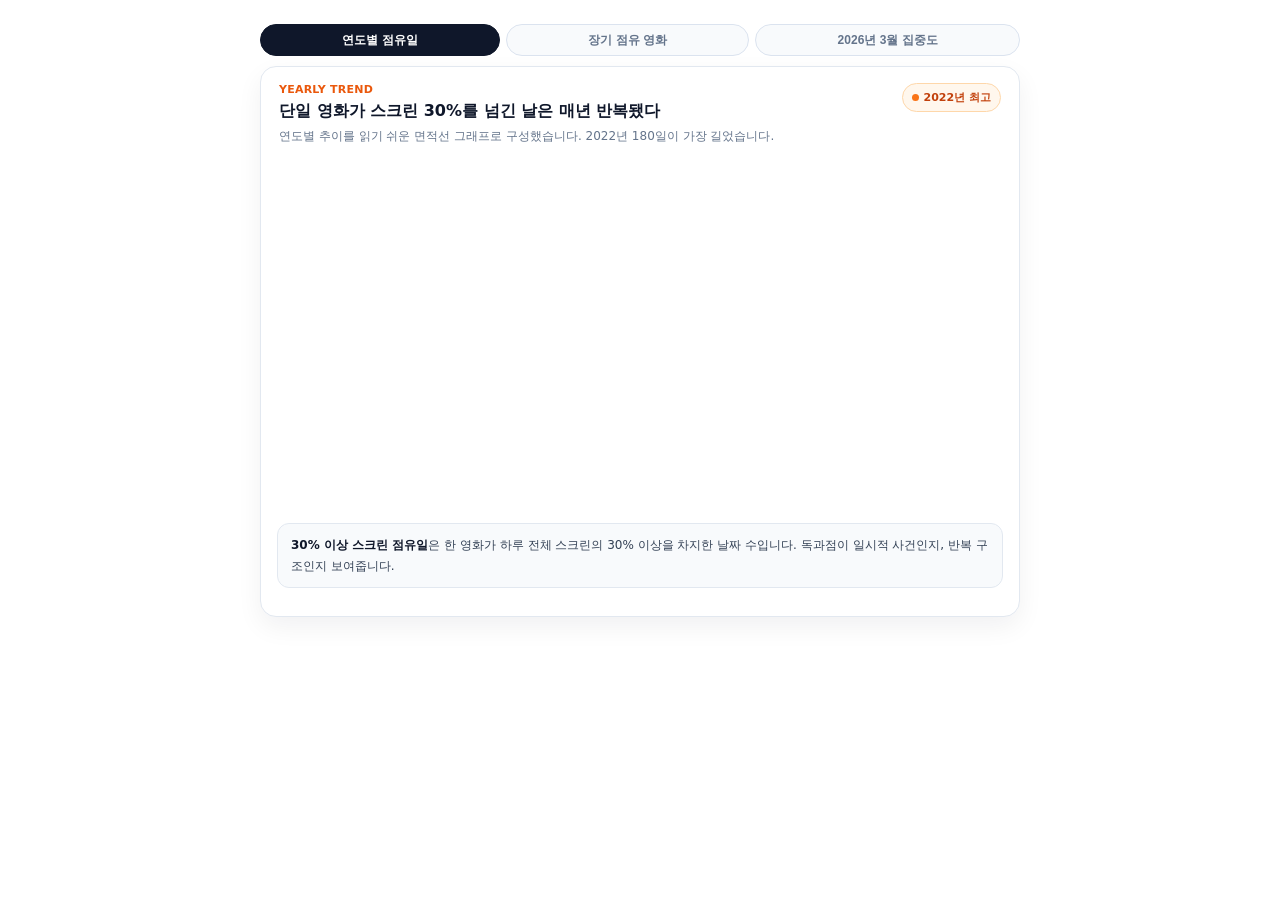
==== commit 5582173f: "Update screen-concentration-article.html" ====
--- a/screen-concentration-article.html
+++ b/screen-concentration-article.html
@@ -1,36 +1,510 @@
-<!doctype html>
-<html lang="ko">
-<head>
-  <meta charset="utf-8">
-  <meta name="viewport" content="width=device-width, initial-scale=1">
-  <title>스크린 독과점 시각화</title>
-  <link rel="stylesheet" href="./screen-concentration-article.css">
+<!DOCTYPE html>
+<!-- saved from url=(0183)file:///C:/Users/%EB%85%B8%EB%AC%B4%EB%9D%BC%20%EB%82%98%EB%82%98%EB%AF%B8/Documents/%EC%B9%B4%EC%B9%B4%EC%98%A4%ED%86%A1%20%EB%B0%9B%EC%9D%80%20%ED%8C%8C%EC%9D%BC/2020_2026_html.html -->
+<html lang="ko"><head><meta http-equiv="Content-Type" content="text/html; charset=UTF-8">
+
+<meta name="viewport" content="width=device-width, initial-scale=1.0">
+<title>2020-2026 스크린 독과점 시각화</title>
+<script src="./2020-2026 스크린 독과점 시각화_files/chart.umd.min.js.다운로드"></script>
+<style>
+  * { box-sizing: border-box; }
+  body {
+    margin: 0;
+    background: transparent;
+    color: #1e293b;
+    font-family: "Inter", "Segoe UI", "Malgun Gothic", system-ui, sans-serif;
+  }
+  .screen-viz {
+    width: 100%;
+    max-width: 760px;
+    margin: 24px auto;
+    color: #1e293b;
+  }
+  .viz-tabs {
+    display: flex;
+    gap: 6px;
+    overflow-x: auto;
+    padding: 0 0 10px;
+  }
+  .viz-tab {
+    flex: 1 0 auto;
+    border: 1px solid #dbe3ef;
+    border-radius: 999px;
+    background: #f8fafc;
+    color: #64748b;
+    cursor: pointer;
+    font-size: 12px;
+    font-weight: 750;
+    line-height: 1;
+    padding: 9px 12px;
+    transition: background .16s ease, border-color .16s ease, color .16s ease;
+    white-space: nowrap;
+  }
+  .viz-tab:hover { background: #f1f5f9; }
+  .viz-tab.active {
+    background: #0f172a;
+    border-color: #0f172a;
+    color: #fff;
+  }
+  .viz-card {
+    background: #ffffff;
+    border: 1px solid #e2e8f0;
+    border-radius: 16px;
+    box-shadow: 0 10px 26px rgba(15, 23, 42, .06);
+    overflow: hidden;
+  }
+  .viz-head {
+    display: flex;
+    align-items: flex-start;
+    justify-content: space-between;
+    gap: 12px;
+    padding: 16px 18px 10px;
+  }
+  .viz-kicker {
+    color: #ea580c;
+    font-size: 11px;
+    font-weight: 850;
+    letter-spacing: .02em;
+    margin-bottom: 4px;
+  }
+  .viz-title {
+    color: #0f172a;
+    font-size: 16px;
+    font-weight: 850;
+    line-height: 1.35;
+    margin: 0;
+  }
+  .viz-sub {
+    color: #64748b;
+    font-size: 12px;
+    line-height: 1.55;
+    margin-top: 5px;
+  }
+  .viz-pill {
+    align-items: center;
+    background: #fff7ed;
+    border: 1px solid #fed7aa;
+    border-radius: 999px;
+    color: #c2410c;
+    display: inline-flex;
+    flex: 0 0 auto;
+    font-size: 11px;
+    font-weight: 850;
+    gap: 5px;
+    padding: 6px 9px;
+  }
+  .viz-pill::before {
+    background: #f97316;
+    border-radius: 50%;
+    content: "";
+    display: inline-block;
+    height: 7px;
+    width: 7px;
+  }
+  .viz-body { padding: 4px 16px 16px; }
+  .chart-box {
+    position: relative;
+    height: 340px;
+    width: 100%;
+  }
+  .chart-box.short { height: 320px; }
+  .caption {
+    background: #f8fafc;
+    border: 1px solid #e2e8f0;
+    border-radius: 12px;
+    color: #334155;
+    font-size: 12px;
+    line-height: 1.7;
+    margin-top: 12px;
+    padding: 11px 13px;
+  }
+  .caption b { color: #0f172a; }
+  .panel { display: none; }
+  .panel.active { display: block; animation: fadeIn .18s ease-out; }
+  .mini-table {
+    border-collapse: collapse;
+    font-size: 11px;
+    margin-top: 12px;
+    width: 100%;
+  }
+  .mini-table th,
+  .mini-table td {
+    border-bottom: 1px solid #e2e8f0;
+    padding: 7px 6px;
+    text-align: right;
+    white-space: nowrap;
+  }
+  .mini-table th {
+    color: #64748b;
+    font-weight: 800;
+  }
+  .mini-table th:first-child,
+  .mini-table td:first-child {
+    text-align: left;
+  }
+  @keyframes fadeIn {
+    from { opacity: 0; transform: translateY(4px); }
+    to { opacity: 1; transform: translateY(0); }
+  }
+  @media (max-width: 560px) {
+    .screen-viz { margin: 18px auto; }
+    .viz-tabs { padding-left: 2px; padding-right: 2px; }
+    .viz-tab { flex: 0 0 auto; }
+    .viz-head { display: block; padding: 15px 14px 8px; }
+    .viz-pill { margin-top: 9px; }
+    .viz-body { padding: 4px 12px 14px; }
+    .chart-box, .chart-box.short { height: 330px; }
+  }
+</style>
 </head>
 <body>
-  <main class="chart-page">
-    <nav class="chart-tabs" aria-label="시각화 목차">
-      <button class="chart-tab active" type="button" data-target="year-panel" aria-controls="year-panel" aria-selected="true">연도별 점유일</button>
-      <button class="chart-tab" type="button" data-target="movie-panel" aria-controls="movie-panel" aria-selected="false">장기 점유 영화</button>
-      <button class="chart-tab" type="button" data-target="march-panel" aria-controls="march-panel" aria-selected="false">2026년 3월 집중도</button>
-    </nav>
-
-    <section id="year-panel" class="chart-block active" data-panel="chart">
-      <h2>연도별 단일 영화 30% 이상 스크린 점유일</h2>
-      <svg id="year-chart" class="chart" viewBox="0 0 760 420" role="img" aria-label="연도별 단일 영화 30% 이상 스크린 점유일"></svg>
-    </section>
-
-    <section id="movie-panel" class="chart-block" data-panel="chart" hidden>
-      <h2>30% 이상 스크린 점유가 오래 지속된 영화</h2>
-      <svg id="movie-chart" class="chart" viewBox="0 0 760 360" role="img" aria-label="30% 이상 스크린 점유 지속일 상위 영화"></svg>
-    </section>
-
-    <section id="march-panel" class="chart-block" data-panel="chart" hidden>
-      <h2>2026년 3월 시장 집중도</h2>
-      <svg id="march-chart" class="chart" viewBox="0 0 760 360" role="img" aria-label="2026년 3월 시장 집중도"></svg>
-    </section>
-  </main>
-
-  <div id="tooltip" class="tooltip" role="status" aria-hidden="true"></div>
-  <script src="./screen-concentration-article.js"></script>
-</body>
-</html>
+<div class="screen-viz" id="screenViz2020">
+  <div class="viz-tabs" aria-label="시각화 선택">
+    <button class="viz-tab active" type="button" data-panel="year">연도별 점유일</button>
+    <button class="viz-tab" type="button" data-panel="movie">장기 점유 영화</button>
+    <button class="viz-tab" type="button" data-panel="march">2026년 3월 집중도</button>
+  </div>
+
+  <section class="panel active" id="year">
+    <article class="viz-card">
+      <div class="viz-head">
+        <div>
+          <div class="viz-kicker">YEARLY TREND</div>
+          <h2 class="viz-title">단일 영화가 스크린 30%를 넘긴 날은 매년 반복됐다</h2>
+          <p class="viz-sub">연도별 추이를 읽기 쉬운 면적선 그래프로 구성했습니다. 2022년 180일이 가장 길었습니다.</p>
+        </div>
+        <span class="viz-pill">2022년 최고</span>
+      </div>
+      <div class="viz-body">
+        <div class="chart-box"><canvas id="yearChart" width="1090" height="510" style="display: block; box-sizing: border-box; height: 340px; width: 726px;"></canvas></div>
+        <p class="caption"><b>30% 이상 스크린 점유일</b>은 한 영화가 하루 전체 스크린의 30% 이상을 차지한 날짜 수입니다. 독과점이 일시적 사건인지, 반복 구조인지 보여줍니다.</p>
+      </div>
+    </article>
+  </section>
+
+  <section class="panel" id="movie">
+    <article class="viz-card">
+      <div class="viz-head">
+        <div>
+          <div class="viz-kicker">LONG RUN CASES</div>
+          <h2 class="viz-title">30% 이상 점유가 오래 지속된 대표 영화들</h2>
+          <p class="viz-sub">영화명과 지속일을 동시에 읽기 좋도록 가로 막대 그래프로 정리했습니다.</p>
+        </div>
+        <span class="viz-pill">왕과 사는 남자</span>
+      </div>
+      <div class="viz-body">
+        <div class="chart-box short"><canvas id="movieChart" height="480" style="display: block; box-sizing: border-box; height: 320px; width: 726px;" width="1090"></canvas></div>
+        <table class="mini-table">
+          <thead>
+            <tr>
+              <th>영화</th>
+              <th>지속일</th>
+              <th>최고 점유율</th>
+              <th>기간</th>
+            </tr>
+          </thead>
+          <tbody id="movieTable">
+    <tr>
+      <td>왕과 사는 남자</td>
+      <td>48일</td>
+      <td>51.8%</td>
+      <td>2026년 2~4월</td>
+    </tr>
+  
+    <tr>
+      <td>파묘</td>
+      <td>34일</td>
+      <td>43.6%</td>
+      <td>2024년 2~3월</td>
+    </tr>
+  
+    <tr>
+      <td>서울의 봄</td>
+      <td>28일</td>
+      <td>48.9%</td>
+      <td>2023년 11~12월</td>
+    </tr>
+  </tbody>
+        </table>
+        <p class="caption"><b>장기 점유 영화</b>는 특정 영화의 스크린 집중이 며칠 동안 이어졌는지 보여줍니다. 지속일이 길수록 관객 선택권 압박이 장기화됩니다.</p>
+      </div>
+    </article>
+  </section>
+
+  <section class="panel" id="march">
+    <article class="viz-card">
+      <div class="viz-head">
+        <div>
+          <div class="viz-kicker">MARCH 2026</div>
+          <h2 class="viz-title">2026년 3월, 상위 3편이 스크린의 65.7%를 차지했다</h2>
+          <p class="viz-sub">비율 지표와 실질 경쟁 영화 수를 함께 보여주기 위해 단순 비교형 막대로 구성했습니다.</p>
+        </div>
+        <span class="viz-pill">집중도 사례</span>
+      </div>
+      <div class="viz-body">
+        <div class="chart-box short"><canvas id="marchChart" height="480" style="display: block; box-sizing: border-box; height: 320px; width: 726px;" width="1090"></canvas></div>
+        <p class="caption"><b>2026년 3월 집중도</b>는 CR3, 단일 영화 점유율, 실질 경쟁 영화 수를 함께 보여줍니다. 상영작은 41편이었지만 실질 경쟁 영화는 5편으로 환산됐습니다.</p>
+      </div>
+    </article>
+  </section>
+</div>
+
+<script>
+const yearlyData = [
+  { year: 2020, days: 143 },
+  { year: 2021, days: 149 },
+  { year: 2022, days: 180 },
+  { year: 2023, days: 104 },
+  { year: 2024, days: 151 },
+  { year: 2025, days: 128 },
+  { year: 2026, days: 70 }
+];
+
+const movieData = [
+  { movie: "왕과 사는 남자", days: 48, peak: "51.8%", period: "2026년 2~4월" },
+  { movie: "파묘", days: 34, peak: "43.6%", period: "2024년 2~3월" },
+  { movie: "서울의 봄", days: 28, peak: "48.9%", period: "2023년 11~12월" }
+];
+
+const marchData = [
+  { label: "CR3", value: 65.7, unit: "%", note: "상위 3개 영화 점유율 합계" },
+  { label: "왕과 사는 남자", value: 39.6, unit: "%", note: "단일 영화 스크린 점유율" },
+  { label: "실질 경쟁 영화", value: 5, unit: "편", note: "상영작 41편 중" }
+];
+
+const charts = {};
+const palette = {
+  slate900: "#0f172a",
+  slate700: "#334155",
+  slate500: "#64748b",
+  slate300: "#cbd5e1",
+  slate200: "#e2e8f0",
+  orange: "#ea580c",
+  orangeSoft: "rgba(234, 88, 12, .16)",
+  blue: "#2563eb",
+  blueSoft: "rgba(37, 99, 235, .13)",
+  rose: "#e11d48",
+  emerald: "#10b981"
+};
+
+Chart.defaults.font.family = '"Inter", "Segoe UI", "Malgun Gothic", system-ui, sans-serif';
+Chart.defaults.color = palette.slate500;
+
+function fmt(n, digits = 0) {
+  return Number(n || 0).toLocaleString("ko-KR", { maximumFractionDigits: digits });
+}
+
+function destroyChart(id) {
+  if (charts[id]) {
+    charts[id].destroy();
+    delete charts[id];
+  }
+}
+
+function makeChart(id, config) {
+  destroyChart(id);
+  charts[id] = new Chart(document.getElementById(id), config);
+}
+
+function commonGrid() {
+  return {
+    color: palette.slate200,
+    borderDash: [3, 3],
+    drawBorder: false
+  };
+}
+
+function renderYearChart() {
+  const maxIdx = yearlyData.reduce((best, row, idx) => row.days > yearlyData[best].days ? idx : best, 0);
+  makeChart("yearChart", {
+    type: "line",
+    data: {
+      labels: yearlyData.map(d => `${d.year}년`),
+      datasets: [
+        {
+          label: "30% 이상 점유일",
+          data: yearlyData.map(d => d.days),
+          borderColor: palette.blue,
+          backgroundColor: palette.blueSoft,
+          borderWidth: 3,
+          fill: true,
+          tension: .34,
+          pointRadius: yearlyData.map((d, i) => i === maxIdx ? 7 : 4),
+          pointHoverRadius: 8,
+          pointBackgroundColor: yearlyData.map((d, i) => i === maxIdx ? palette.orange : "white"),
+          pointBorderColor: yearlyData.map((d, i) => i === maxIdx ? palette.orange : palette.blue),
+          pointBorderWidth: 2.5
+        }
+      ]
+    },
+    options: {
+      responsive: true,
+      maintainAspectRatio: false,
+      plugins: {
+        legend: { display: false },
+        tooltip: {
+          backgroundColor: "rgba(15, 23, 42, .92)",
+          padding: 10,
+          callbacks: {
+            afterTitle: items => yearlyData[items[0].dataIndex].year === 2022 ? "최고치" : "",
+            label: ctx => `${fmt(ctx.raw)}일`
+          }
+        }
+      },
+      scales: {
+        x: { grid: { display: false }, ticks: { font: { size: 11, weight: "700" } } },
+        y: {
+          beginAtZero: true,
+          suggestedMax: 200,
+          grid: commonGrid(),
+          ticks: { callback: v => `${v}일`, font: { size: 10 } },
+          title: { display: true, text: "30% 이상 점유일", color: palette.slate500, font: { size: 11, weight: "800" } }
+        }
+      }
+    }
+  });
+}
+
+function renderMovieChart() {
+  makeChart("movieChart", {
+    type: "bar",
+    data: {
+      labels: movieData.map(d => d.movie),
+      datasets: [
+        {
+          label: "지속일",
+          data: movieData.map(d => d.days),
+          backgroundColor: movieData.map((d, i) => i === 0 ? palette.rose : palette.slate300),
+          borderRadius: 7,
+          borderSkipped: false
+        }
+      ]
+    },
+    options: {
+      indexAxis: "y",
+      responsive: true,
+      maintainAspectRatio: false,
+      plugins: {
+        legend: { display: false },
+        tooltip: {
+          backgroundColor: "rgba(15, 23, 42, .92)",
+          padding: 10,
+          callbacks: {
+            label: ctx => `${movieData[ctx.dataIndex].days}일`,
+            afterLabel: ctx => `최고 ${movieData[ctx.dataIndex].peak} · ${movieData[ctx.dataIndex].period}`
+          }
+        }
+      },
+      scales: {
+        x: {
+          beginAtZero: true,
+          suggestedMax: 55,
+          grid: commonGrid(),
+          ticks: { callback: v => `${v}일`, font: { size: 10 } }
+        },
+        y: {
+          grid: { display: false },
+          ticks: { color: palette.slate700, font: { size: 11, weight: "750" } }
+        }
+      }
+    }
+  });
+
+  document.getElementById("movieTable").innerHTML = movieData.map(d => `
+    <tr>
+      <td>${d.movie}</td>
+      <td>${d.days}일</td>
+      <td>${d.peak}</td>
+      <td>${d.period}</td>
+    </tr>
+  `).join("");
+}
+
+function renderMarchChart() {
+  makeChart("marchChart", {
+    type: "bar",
+    data: {
+      labels: marchData.map(d => d.label),
+      datasets: [
+        {
+          label: "집중도",
+          data: marchData.map(d => d.value),
+          backgroundColor: [palette.orange, palette.rose, palette.emerald],
+          borderRadius: 7,
+          borderSkipped: false
+        }
+      ]
+    },
+    options: {
+      indexAxis: "y",
+      responsive: true,
+      maintainAspectRatio: false,
+      plugins: {
+        legend: { display: false },
+        tooltip: {
+          backgroundColor: "rgba(15, 23, 42, .92)",
+          padding: 10,
+          callbacks: {
+            label: ctx => `${marchData[ctx.dataIndex].value}${marchData[ctx.dataIndex].unit}`,
+            afterLabel: ctx => marchData[ctx.dataIndex].note
+          }
+        }
+      },
+      scales: {
+        x: {
+          beginAtZero: true,
+          suggestedMax: 70,
+          grid: commonGrid(),
+          ticks: { callback: v => `${v}`, font: { size: 10 } }
+        },
+        y: {
+          grid: { display: false },
+          ticks: { color: palette.slate700, font: { size: 11, weight: "750" } }
+        }
+      }
+    },
+    plugins: [{
+      id: "thresholdLine",
+      afterDraw(chart) {
+        const xScale = chart.scales.x;
+        const yScale = chart.scales.y;
+        const ctx = chart.ctx;
+        const x = xScale.getPixelForValue(30);
+        ctx.save();
+        ctx.strokeStyle = palette.rose;
+        ctx.lineWidth = 1.4;
+        ctx.setLineDash([5, 5]);
+        ctx.beginPath();
+        ctx.moveTo(x, yScale.top - 4);
+        ctx.lineTo(x, yScale.bottom + 2);
+        ctx.stroke();
+        ctx.setLineDash([]);
+        ctx.fillStyle = palette.rose;
+        ctx.font = "700 11px Inter, Malgun Gothic, sans-serif";
+        ctx.fillText("30% 기준", x + 6, yScale.top + 9);
+        ctx.restore();
+      }
+    }]
+  });
+}
+
+function bindTabs() {
+  document.querySelectorAll(".viz-tab").forEach(tab => {
+    tab.addEventListener("click", () => {
+      const panelId = tab.dataset.panel;
+      document.querySelectorAll(".viz-tab").forEach(item => item.classList.toggle("active", item === tab));
+      document.querySelectorAll(".panel").forEach(panel => panel.classList.toggle("active", panel.id === panelId));
+      if (panelId === "year" && charts.yearChart) charts.yearChart.resize();
+      if (panelId === "movie" && charts.movieChart) charts.movieChart.resize();
+      if (panelId === "march" && charts.marchChart) charts.marchChart.resize();
+    });
+  });
+}
+
+bindTabs();
+renderYearChart();
+renderMovieChart();
+renderMarchChart();
+</script>
+
+
+</body></html>
